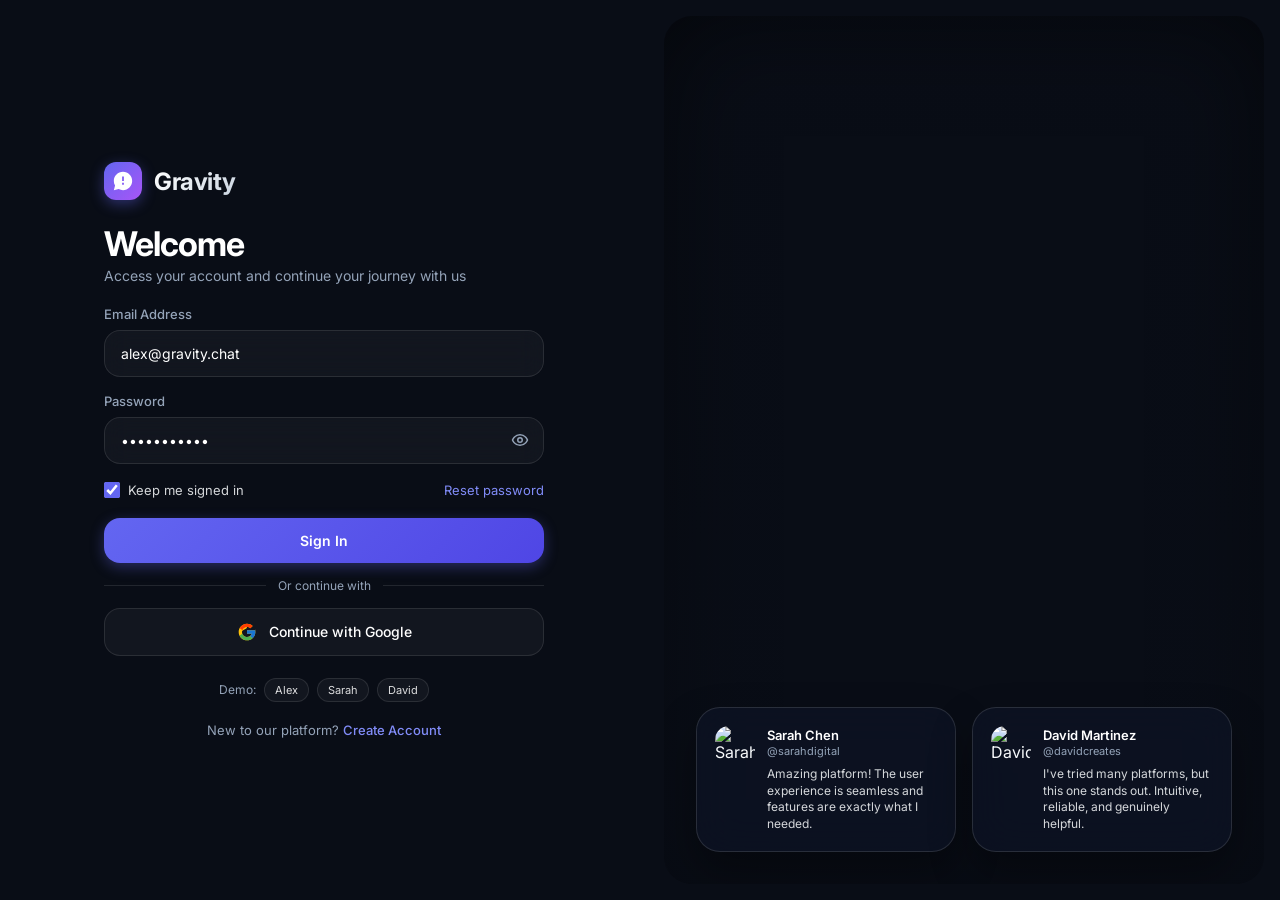
==== frontend/auth.html @ cf117fac "Initial commit: Gravity real-time messaging application" ====
<!DOCTYPE html>
<html lang="en" class="dark">
<head>
  <meta charset="UTF-8">
  <meta name="viewport" content="width=device-width, initial-scale=1.0">
  <title>Gravity | Sign In & Registration</title>
  <!-- Google Fonts: Inter -->
  <link rel="preconnect" href="https://fonts.googleapis.com">
  <link rel="preconnect" href="https://fonts.gstatic.com" crossorigin>
  <link href="https://fonts.googleapis.com/css2?family=Inter:wght@300;400;500;600;700;800&display=swap" rel="stylesheet">
  
  <style>
    :root {
      --background: #090d16;
      --foreground: #f8fafc;
      --card: rgba(15, 23, 42, 0.65);
      --card-foreground: #f8fafc;
      --primary: #6366f1;
      --primary-hover: #4f46e5;
      --primary-foreground: #ffffff;
      --secondary: rgba(255, 255, 255, 0.06);
      --muted: #64748b;
      --muted-foreground: #94a3b8;
      --border: rgba(255, 255, 255, 0.1);
      --input-bg: rgba(255, 255, 255, 0.04);
      --ring-focus: rgba(129, 140, 248, 0.4);
      --accent-violet: #818cf8;
    }

    * {
      box-sizing: border-box;
      margin: 0;
      padding: 0;
      font-family: 'Inter', -apple-system, BlinkMacSystemFont, "Segoe UI", Roboto, sans-serif;
    }

    body {
      background-color: var(--background);
      color: var(--foreground);
      min-height: 100vh;
      width: 100vw;
      overflow-x: hidden;
      display: flex;
    }

    /* Split Screen Layout */
    .app-wrapper {
      display: flex;
      width: 100vw;
      min-height: 100vh;
    }

    /* Left Column: Sign-in & Register Form */
    .left-column {
      flex: 1;
      display: flex;
      align-items: center;
      justify-content: center;
      padding: 40px 24px;
      position: relative;
      z-index: 10;
    }

    .form-container {
      width: 100%;
      max-width: 440px;
      display: flex;
      flex-direction: column;
      gap: 20px;
    }

    /* Brand Header */
    .brand-header {
      display: flex;
      align-items: center;
      gap: 12px;
      margin-bottom: 4px;
    }

    .brand-logo {
      width: 38px;
      height: 38px;
      background: linear-gradient(135deg, #6366f1, #a855f7);
      border-radius: 12px;
      display: flex;
      align-items: center;
      justify-content: center;
      box-shadow: 0 4px 14px rgba(99, 102, 241, 0.4);
    }

    .brand-logo svg {
      width: 22px;
      height: 22px;
      fill: #ffffff;
    }

    .brand-title {
      font-size: 24px;
      font-weight: 700;
      letter-spacing: -0.5px;
      background: linear-gradient(135deg, #ffffff, #cbd5e1);
      -webkit-background-clip: text;
      -webkit-text-fill-color: transparent;
    }

    /* Heading & Description */
    .main-heading {
      font-size: 34px;
      font-weight: 700;
      letter-spacing: -0.03em;
      line-height: 1.2;
      color: #ffffff;
    }

    .main-subtitle {
      font-size: 14px;
      color: var(--muted-foreground);
      line-height: 1.5;
    }

    /* Mode Toggle Tabs */
    .toggle-tabs {
      display: grid;
      grid-template-columns: 1fr 1fr;
      background-color: var(--input-bg);
      border: 1px solid var(--border);
      padding: 4px;
      border-radius: 16px;
      margin-top: 4px;
    }

    .tab-btn {
      background: none;
      border: none;
      padding: 10px 16px;
      font-size: 14px;
      font-weight: 600;
      color: var(--muted-foreground);
      border-radius: 12px;
      cursor: pointer;
      transition: all 0.2s cubic-bezier(0.4, 0, 0.2, 1);
    }

    .tab-btn.active {
      background-color: rgba(255, 255, 255, 0.1);
      color: #ffffff;
      box-shadow: 0 2px 8px rgba(0, 0, 0, 0.3);
    }

    /* Forms */
    .form-content {
      display: none;
      flex-direction: column;
      gap: 16px;
    }

    .form-content.active {
      display: flex;
    }

    .form-group {
      display: flex;
      flex-direction: column;
      gap: 8px;
    }

    .form-label {
      font-size: 13px;
      font-weight: 500;
      color: var(--muted-foreground);
    }

    /* Glass Input Wrapper (Matching React Component) */
    .glass-input-wrapper {
      border-radius: 16px;
      border: 1px solid var(--border);
      background-color: var(--input-bg);
      backdrop-filter: blur(12px);
      transition: all 0.2s ease;
      position: relative;
      display: flex;
      align-items: center;
    }

    .glass-input-wrapper:focus-within {
      border-color: rgba(129, 140, 248, 0.7);
      background-color: rgba(99, 102, 241, 0.08);
      box-shadow: 0 0 0 3px var(--ring-focus);
    }

    .glass-input {
      width: 100%;
      background: transparent;
      border: none;
      outline: none;
      font-size: 14px;
      padding: 14px 16px;
      color: #ffffff;
      border-radius: 16px;
    }

    .glass-input::placeholder {
      color: rgba(148, 163, 184, 0.5);
    }

    .input-icon-btn {
      position: absolute;
      right: 14px;
      background: none;
      border: none;
      color: var(--muted-foreground);
      cursor: pointer;
      display: flex;
      align-items: center;
      justify-content: center;
      transition: color 0.2s;
    }

    .input-icon-btn:hover {
      color: #ffffff;
    }

    /* Options Row */
    .form-options-row {
      display: flex;
      align-items: center;
      justify-content: space-between;
      font-size: 13px;
      margin-top: 2px;
    }

    .remember-me-label {
      display: flex;
      align-items: center;
      gap: 8px;
      cursor: pointer;
      color: rgba(248, 250, 252, 0.85);
      user-select: none;
    }

    .custom-checkbox {
      accent-color: var(--primary);
      width: 16px;
      height: 16px;
      border-radius: 4px;
    }

    .forgot-link {
      color: var(--accent-violet);
      text-decoration: none;
      transition: color 0.2s;
    }

    .forgot-link:hover {
      text-decoration: underline;
    }

    /* Primary Submit Button */
    .submit-btn {
      width: 100%;
      border-radius: 16px;
      background: linear-gradient(135deg, #6366f1, #4f46e5);
      padding: 14px 20px;
      font-size: 14px;
      font-weight: 600;
      color: #ffffff;
      border: none;
      cursor: pointer;
      transition: all 0.2s ease;
      box-shadow: 0 4px 14px rgba(99, 102, 241, 0.35);
      margin-top: 4px;
    }

    .submit-btn:hover {
      background: linear-gradient(135deg, #4f46e5, #4338ca);
      transform: translateY(-1px);
      box-shadow: 0 6px 20px rgba(99, 102, 241, 0.45);
    }

    .submit-btn:active {
      transform: translateY(0);
    }

    /* Divider */
    .divider-row {
      position: relative;
      display: flex;
      align-items: center;
      justify-content: center;
      margin: 6px 0;
    }

    .divider-line {
      width: 100%;
      border-top: 1px solid var(--border);
    }

    .divider-text {
      position: absolute;
      background-color: var(--background);
      padding: 0 12px;
      font-size: 12px;
      color: var(--muted-foreground);
    }

    /* Google Button */
    .google-btn {
      width: 100%;
      display: flex;
      align-items: center;
      justify-content: center;
      gap: 12px;
      border: 1px solid var(--border);
      border-radius: 16px;
      padding: 13px 20px;
      background-color: var(--input-bg);
      color: #ffffff;
      font-size: 14px;
      font-weight: 500;
      cursor: pointer;
      transition: all 0.2s ease;
    }

    .google-btn:hover {
      background-color: var(--secondary);
      border-color: rgba(255, 255, 255, 0.2);
    }

    /* Footer Switch Text */
    .switch-auth-text {
      text-align: center;
      font-size: 13px;
      color: var(--muted-foreground);
      margin-top: 4px;
    }

    .switch-link {
      color: var(--accent-violet);
      text-decoration: none;
      font-weight: 500;
      cursor: pointer;
    }

    .switch-link:hover {
      text-decoration: underline;
    }

    /* Demo Quick Logins */
    .quick-logins-pill {
      display: flex;
      align-items: center;
      justify-content: center;
      gap: 8px;
      font-size: 12px;
      color: var(--muted-foreground);
      margin-top: 6px;
    }

    .demo-pill {
      font-size: 11px;
      padding: 4px 10px;
      border-radius: 20px;
      border: 1px solid var(--border);
      background-color: var(--input-bg);
      color: rgba(255, 255, 255, 0.85);
      cursor: pointer;
      transition: all 0.2s;
    }

    .demo-pill:hover {
      background-color: var(--secondary);
      border-color: var(--accent-violet);
      color: #ffffff;
    }

    /* Toast Notification */
    .toast-alert {
      padding: 12px 16px;
      border-radius: 14px;
      font-size: 13px;
      font-weight: 500;
      display: block;
      animation: fadeSlideIn 0.3s cubic-bezier(0.4, 0, 0.2, 1);
    }

    .toast-alert.hidden {
      display: none;
    }

    .toast-alert.success {
      background-color: rgba(16, 185, 129, 0.15);
      border: 1px solid rgba(16, 185, 129, 0.3);
      color: #34d399;
    }

    .toast-alert.error {
      background-color: rgba(239, 68, 68, 0.15);
      border: 1px solid rgba(239, 68, 68, 0.3);
      color: #f87171;
    }

    /* Right Column: Hero Showcase + Testimonials */
    .right-column {
      display: none;
      flex: 1;
      position: relative;
      padding: 16px;
      min-height: 100vh;
    }

    @media (min-width: 992px) {
      .right-column {
        display: block;
      }
    }

    .hero-image-card {
      position: absolute;
      inset: 16px;
      border-radius: 28px;
      background-image: url('https://images.unsplash.com/photo-1642615835477-d303d7dc9ee9?w=2160&q=80');
      background-size: cover;
      background-position: center;
      overflow: hidden;
      box-shadow: inset 0 0 100px rgba(0, 0, 0, 0.6);
      animation: slideRightIn 0.8s cubic-bezier(0.16, 1, 0.3, 1) forwards;
    }

    .hero-overlay {
      position: absolute;
      inset: 0;
      background: linear-gradient(180deg, rgba(9, 13, 22, 0.1) 0%, rgba(9, 13, 22, 0.75) 100%);
    }

    /* Testimonials Floating Container */
    .testimonials-container {
      position: absolute;
      bottom: 32px;
      left: 50%;
      transform: translateX(-50%);
      display: flex;
      gap: 16px;
      width: 100%;
      max-width: 90%;
      justify-content: center;
      z-index: 5;
    }

    .testimonial-card {
      display: flex;
      align-items: flex-start;
      gap: 12px;
      border-radius: 24px;
      background: rgba(15, 23, 42, 0.55);
      backdrop-filter: blur(20px);
      -webkit-backdrop-filter: blur(20px);
      border: 1px solid rgba(255, 255, 255, 0.12);
      padding: 18px;
      width: 260px;
      box-shadow: 0 20px 40px rgba(0, 0, 0, 0.35);
      animation: testimonialIn 0.8s cubic-bezier(0.16, 1, 0.3, 1) forwards;
    }

    .testimonial-avatar {
      width: 40px;
      height: 40px;
      border-radius: 14px;
      object-fit: cover;
      flex-shrink: 0;
    }

    .testimonial-info {
      font-size: 13px;
      line-height: 1.4;
    }

    .testimonial-name {
      font-weight: 600;
      color: #ffffff;
    }

    .testimonial-handle {
      font-size: 11px;
      color: var(--muted-foreground);
    }

    .testimonial-text {
      margin-top: 6px;
      color: rgba(248, 250, 252, 0.85);
      font-size: 12px;
    }

    /* Keyframes Animations */
    @keyframes fadeSlideIn {
      from {
        opacity: 0;
        transform: translateY(12px);
      }
      to {
        opacity: 1;
        transform: translateY(0);
      }
    }

    @keyframes slideRightIn {
      from {
        opacity: 0;
        transform: scale(0.97);
      }
      to {
        opacity: 1;
        transform: scale(1);
      }
    }

    @keyframes testimonialIn {
      from {
        opacity: 0;
        transform: translateY(20px) scale(0.95);
      }
      to {
        opacity: 1;
        transform: translateY(0) scale(1);
      }
    }

    .anim-delay-1 { animation-delay: 0.1s; }
    .anim-delay-2 { animation-delay: 0.25s; }
    .anim-delay-3 { animation-delay: 0.4s; }
  </style>
</head>
<body>
  <div class="app-wrapper">
    <!-- ========================================================= -->
    <!-- LEFT COLUMN: SIGN IN & REGISTRATION FORM                  -->
    <!-- ========================================================= -->
    <section class="left-column">
      <div class="form-container">
        <!-- Brand Header -->
        <header class="brand-header">
          <div class="brand-logo">
            <svg viewBox="0 0 24 24"><path d="M12 2C6.48 2 2 6.48 2 12c0 1.82.49 3.53 1.34 5L2 22l5.24-1.31C8.68 21.49 10.28 22 12 22c5.52 0 10-4.48 10-10S17.52 2 12 2zm1 14h-2v-2h2v2zm0-4h-2V7h2v5z"/></svg>
          </div>
          <h2 class="brand-title">Gravity</h2>
        </header>

        <!-- Dynamic Heading -->
        <div>
          <h1 class="main-heading" id="portal-heading">Welcome</h1>
          <p class="main-subtitle" id="portal-subtitle">Access your account and continue your journey with us</p>
        </div>

        <!-- Toast Notification Alert -->
        <div id="toast-message" class="toast-alert hidden"></div>

        <!-- 1. SIGN IN FORM -->
        <form id="login-form" class="form-content active" onsubmit="handleFormSubmit(event, 'login')">
          <div class="form-group">
            <label class="form-label" for="login-email">Email Address</label>
            <div class="glass-input-wrapper">
              <input type="email" id="login-email" class="glass-input" required placeholder="name@gravity.chat" value="alex@gravity.chat">
            </div>
          </div>

          <div class="form-group">
            <label class="form-label" for="login-password">Password</label>
            <div class="glass-input-wrapper">
              <input type="password" id="login-password" class="glass-input" required placeholder="Enter your password" value="password123" style="padding-right: 44px;">
              <button type="button" class="input-icon-btn" onclick="togglePasswordVisibility('login-password', this)">
                <svg id="eye-icon-login" width="18" height="18" viewBox="0 0 24 24" fill="none" stroke="currentColor" stroke-width="2" stroke-linecap="round" stroke-linejoin="round"><path d="M2 12s3-7 10-7 10 7 10 7-3 7-10 7-10-7-10-7Z"/><circle cx="12" cy="12" r="3"/></svg>
              </button>
            </div>
          </div>

          <div class="form-options-row">
            <label class="remember-me-label">
              <input type="checkbox" name="rememberMe" checked class="custom-checkbox">
              <span>Keep me signed in</span>
            </label>
            <a href="#" onclick="handleResetPasswordPrompt(event)" class="forgot-link">Reset password</a>
          </div>

          <button type="submit" class="submit-btn">Sign In</button>

          <div class="divider-row">
            <div class="divider-line"></div>
            <span class="divider-text">Or continue with</span>
          </div>

          <button type="button" class="google-btn" onclick="handleGoogleSignIn()">
            <svg class="h-5 w-5" width="20" height="20" viewBox="0 0 48 48">
              <path fill="#FFC107" d="M43.611 20.083H42V20H24v8h11.303c-1.649 4.657-6.08 8-11.303 8-6.627 0-12-5.373-12-12s12-5.373 12-12c3.059 0 5.842 1.154 7.961 3.039l5.657-5.657C34.046 6.053 29.268 4 24 4 12.955 4 4 12.955 4 24s8.955 20 20 20 20-8.955 20-20c0-2.641-.21-5.236-.611-7.743z"/>
              <path fill="#FF3D00" d="M6.306 14.691l6.571 4.819C14.655 15.108 18.961 12 24 12c3.059 0 5.842 1.154 7.961 3.039l5.657-5.657C34.046 6.053 29.268 4 24 4 16.318 4 9.656 8.337 6.306 14.691z"/>
              <path fill="#4CAF50" d="M24 44c5.166 0 9.86-1.977 13.409-5.192l-6.19-5.238C29.211 35.091 26.715 36 24 36c-5.202 0-9.619-3.317-11.283-7.946l-6.522 5.025C9.505 39.556 16.227 44 24 44z"/>
              <path fill="#1976D2" d="M43.611 20.083H42V20H24v8h11.303c-.792 2.237-2.231 4.166-4.087 5.571l6.19 5.238C42.022 35.026 44 30.038 44 24c0-2.641-.21-5.236-.611-7.743z"/>
            </svg>
            Continue with Google
          </button>

          <!-- Quick Demo Logins -->
          <div class="quick-logins-pill">
            <span>Demo:</span>
            <button type="button" class="demo-pill" onclick="quickLogin('alex@gravity.chat')">Alex</button>
            <button type="button" class="demo-pill" onclick="quickLogin('sarah@gravity.chat')">Sarah</button>
            <button type="button" class="demo-pill" onclick="quickLogin('david@gravity.chat')">David</button>
          </div>

          <p class="switch-auth-text">
            New to our platform? <a href="#" onclick="switchMode('signup')" class="switch-link">Create Account</a>
          </p>
        </form>

        <!-- 2. REGISTRATION FORM (Collects: Full Name, Email, Birthday, Phone Number) -->
        <form id="signup-form" class="form-content" onsubmit="handleFormSubmit(event, 'signup')">
          <div class="form-group">
            <label class="form-label" for="signup-name">Full Name</label>
            <div class="glass-input-wrapper">
              <input type="text" id="signup-name" class="glass-input" required placeholder="John Doe">
            </div>
          </div>

          <div class="form-group">
            <label class="form-label" for="signup-email">Email Address</label>
            <div class="glass-input-wrapper">
              <input type="email" id="signup-email" class="glass-input" required placeholder="name@example.com">
            </div>
          </div>

          <div class="form-group">
            <label class="form-label" for="signup-dob">Birth Day</label>
            <div class="glass-input-wrapper">
              <input type="date" id="signup-dob" class="glass-input" required style="color-scheme: dark;">
            </div>
          </div>

          <button type="submit" class="submit-btn">Send Verification Code</button>

          <p class="switch-auth-text">
            Already have an account? <a href="#" onclick="switchMode('login')" class="switch-link">Sign In</a>
          </p>
        </form>
      </div>
    </section>

    <!-- ========================================================= -->
    <!-- RIGHT COLUMN: HERO SHOWCASE + TESTIMONIALS (SHADCN STYLE) -->
    <!-- ========================================================= -->
    <section class="right-column">
      <div class="hero-image-card">
        <div class="hero-overlay"></div>
        <div class="testimonials-container">
          <!-- Card 1 -->
          <div class="testimonial-card anim-delay-1">
            <img src="https://randomuser.me/api/portraits/women/57.jpg" class="testimonial-avatar" alt="Sarah Chen">
            <div class="testimonial-info">
              <p class="testimonial-name">Sarah Chen</p>
              <p class="testimonial-handle">@sarahdigital</p>
              <p class="testimonial-text">Amazing platform! The user experience is seamless and features are exactly what I needed.</p>
            </div>
          </div>

          <!-- Card 2 -->
          <div class="testimonial-card anim-delay-2" style="display: none;">
            <img src="https://randomuser.me/api/portraits/men/64.jpg" class="testimonial-avatar" alt="Marcus Johnson">
            <div class="testimonial-info">
              <p class="testimonial-name">Marcus Johnson</p>
              <p class="testimonial-handle">@marcustech</p>
              <p class="testimonial-text">This service has transformed how I work. Clean design, powerful features, and excellent support.</p>
            </div>
          </div>

          <!-- Card 3 -->
          <div class="testimonial-card anim-delay-3">
            <img src="https://randomuser.me/api/portraits/men/32.jpg" class="testimonial-avatar" alt="David Martinez">
            <div class="testimonial-info">
              <p class="testimonial-name">David Martinez</p>
              <p class="testimonial-handle">@davidcreates</p>
              <p class="testimonial-text">I've tried many platforms, but this one stands out. Intuitive, reliable, and genuinely helpful.</p>
            </div>
          </div>
        </div>
      </div>
    </section>
  </div>

  <script>
    function showToast(message, type = 'error') {
      const toast = document.getElementById('toast-message');
      toast.textContent = message;
      toast.className = `toast-alert ${type}`;
    }

    function hideToast() {
      const toast = document.getElementById('toast-message');
      toast.className = 'toast-alert hidden';
    }

    function switchMode(mode) {
      hideToast();
      const loginForm = document.getElementById('login-form');
      const signupForm = document.getElementById('signup-form');
      const heading = document.getElementById('portal-heading');
      const subtitle = document.getElementById('portal-subtitle');

      if (mode === 'login') {
        loginForm.classList.add('active');
        signupForm.classList.remove('active');
        heading.textContent = "Welcome";
        subtitle.textContent = "Access your account and continue your journey with us";
      } else {
        loginForm.classList.remove('active');
        signupForm.classList.add('active');
        heading.textContent = "Create Account";
        subtitle.textContent = "Register your profile and get started with Gravity";
      }
    }

    function togglePasswordVisibility(fieldId, btn) {
      const input = document.getElementById(fieldId);
      if (input.type === 'password') {
        input.type = 'text';
        btn.innerHTML = `<svg width="18" height="18" viewBox="0 0 24 24" fill="none" stroke="currentColor" stroke-width="2" stroke-linecap="round" stroke-linejoin="round"><path d="M9.88 9.88a3 3 0 1 0 4.24 4.24"/><path d="M10.73 5.08A10.43 10.43 0 0 1 12 5c7 0 10 7 10 7a13.16 13.16 0 0 1-1.67 2.68"/><path d="M6.61 6.61A13.526 13.526 0 0 0 2 12s3 7 10 7a9.74 9.74 0 0 0 5.39-1.61"/><line x1="2" x2="22" y1="2" y2="22"/></svg>`;
      } else {
        input.type = 'password';
        btn.innerHTML = `<svg width="18" height="18" viewBox="0 0 24 24" fill="none" stroke="currentColor" stroke-width="2" stroke-linecap="round" stroke-linejoin="round"><path d="M2 12s3-7 10-7 10 7 10 7-3 7-10 7-10-7-10-7Z"/><circle cx="12" cy="12" r="3"/></svg>`;
      }
    }

    function quickLogin(email) {
      document.getElementById('login-email').value = email;
      document.getElementById('login-password').value = 'password123';
      switchMode('login');
      document.getElementById('login-form').requestSubmit();
    }

    function handleGoogleSignIn() {
      showToast("Google OAuth provider connected. Signing in...", "success");
      setTimeout(() => {
        quickLogin('sarah@gravity.chat');
      }, 700);
    }

    function handleResetPasswordPrompt(e) {
      e.preventDefault();
      showToast("Password reset instructions sent to your email.", "success");
    }

    async function handleFormSubmit(e, type) {
      e.preventDefault();
      hideToast();

      const form = e.target;
      const submitBtn = form.querySelector('.submit-btn');
      const origText = submitBtn.textContent;
      submitBtn.textContent = 'Authenticating...';
      submitBtn.disabled = true;

      try {
        if (type === 'login') {
          const email = document.getElementById('login-email').value.trim();
          const password = document.getElementById('login-password').value;

          const res = await fetch('/api/login', {
            method: 'POST',
            headers: { 'Content-Type': 'application/json' },
            body: JSON.stringify({ email: email, password: password })
          });
          const data = await res.json();

          if (res.ok) {
            showToast(data.message || 'Access granted. Redirecting to Gravity...', 'success');
            if (data.access_token) {
              localStorage.setItem('gravity_auth_token', data.access_token);
            }
            setTimeout(() => {
              window.location.href = data.redirect || '/home';
            }, 600);
          } else {
            showToast(data.detail || data.message || 'Invalid credentials', 'error');
            submitBtn.textContent = origText;
            submitBtn.disabled = false;
          }
        } else {
          submitBtn.textContent = 'Sending OTP...';
          const name = document.getElementById('signup-name').value.trim();
          const email = document.getElementById('signup-email').value.trim();
          const dob = document.getElementById('signup-dob').value;

          const res = await fetch('/api/signup', {
            method: 'POST',
            headers: { 'Content-Type': 'application/json' },
            body: JSON.stringify({
              name: name,
              full_name: name,
              email: email,
              phone_or_email: email,
              birthday: dob,
              dob: dob
            })
          });
          const data = await res.json();

          if (res.ok) {
            showToast(data.message || 'Verification code sent to your email!', 'success');
            setTimeout(() => {
              window.location.href = data.redirect || `/verify-otp?email=${encodeURIComponent(email)}`;
            }, 800);
          } else {
            showToast(data.detail || data.message || 'Signup failed', 'error');
            submitBtn.textContent = origText;
            submitBtn.disabled = false;
          }
        }
      } catch (err) {
        showToast('Network communication error. Please try again.', 'error');
        submitBtn.textContent = origText;
        submitBtn.disabled = false;
      }
    }

    // Check if user came with ?mode=signup or is already logged in
    window.addEventListener('DOMContentLoaded', async () => {
      const urlParams = new URLSearchParams(window.location.search);
      const path = window.location.pathname;
      if (urlParams.get('mode') === 'signup' || path === '/register') {
        switchMode('signup');
      }

      // If token already valid, auto-redirect to /home
      const token = localStorage.getItem('gravity_auth_token');
      if (token) {
        try {
          const res = await fetch('/api/v1/auth/me', {
            headers: { 'Authorization': `Bearer ${token}` }
          });
          if (res.ok) {
            window.location.href = '/home';
          }
        } catch (e) {}
      }
    });
  </script>
</body>
</html>
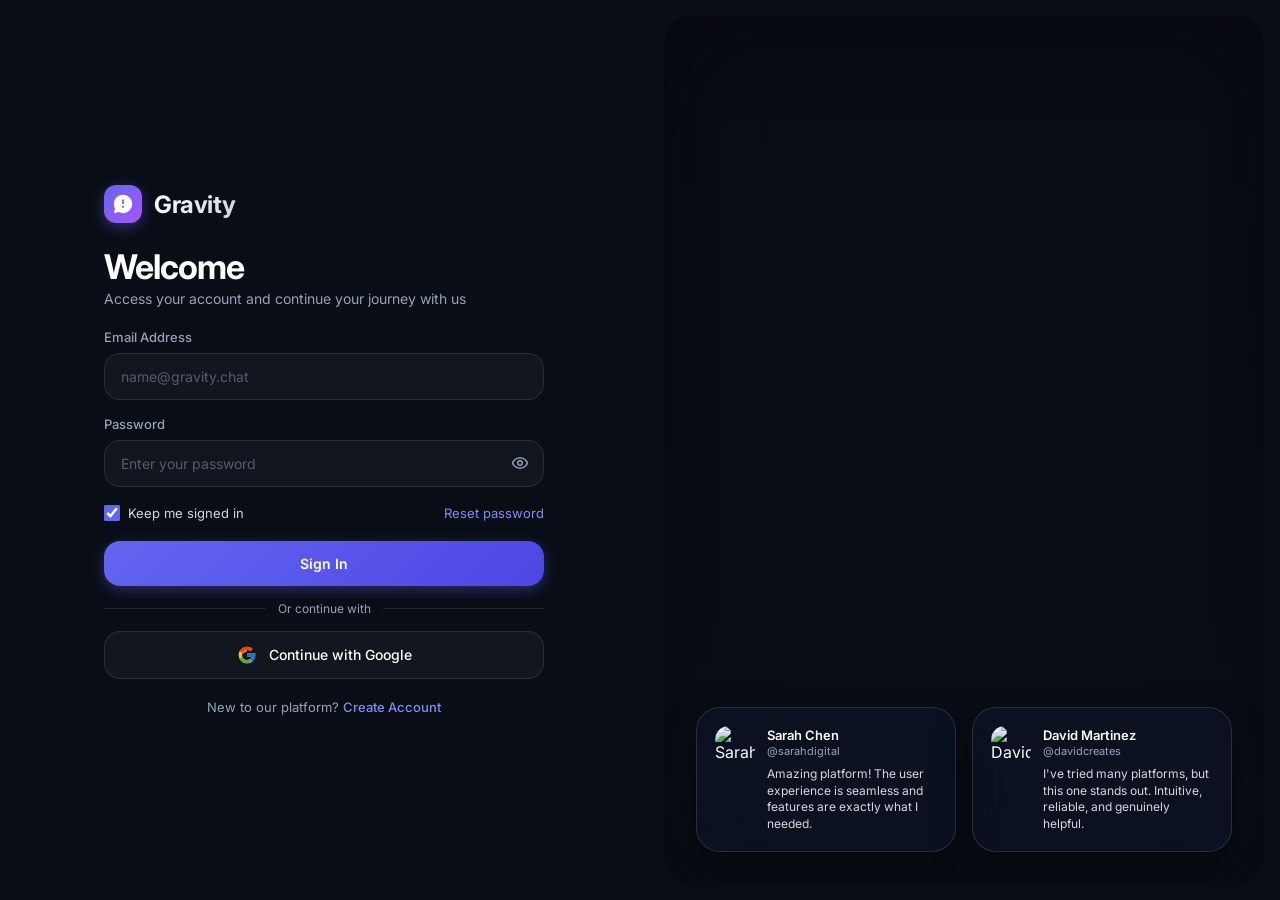
==== commit 0bc95faa: "Remove demo accounts, quick demo login pills, and pre-seeded database accounts" ====
--- a/frontend/auth.html
+++ b/frontend/auth.html
@@ -558,14 +558,14 @@
           <div class="form-group">
             <label class="form-label" for="login-email">Email Address</label>
             <div class="glass-input-wrapper">
-              <input type="email" id="login-email" class="glass-input" required placeholder="name@gravity.chat" value="alex@gravity.chat">
+              <input type="email" id="login-email" class="glass-input" required placeholder="name@gravity.chat">
             </div>
           </div>
 
           <div class="form-group">
             <label class="form-label" for="login-password">Password</label>
             <div class="glass-input-wrapper">
-              <input type="password" id="login-password" class="glass-input" required placeholder="Enter your password" value="password123" style="padding-right: 44px;">
+              <input type="password" id="login-password" class="glass-input" required placeholder="Enter your password" style="padding-right: 44px;">
               <button type="button" class="input-icon-btn" onclick="togglePasswordVisibility('login-password', this)">
                 <svg id="eye-icon-login" width="18" height="18" viewBox="0 0 24 24" fill="none" stroke="currentColor" stroke-width="2" stroke-linecap="round" stroke-linejoin="round"><path d="M2 12s3-7 10-7 10 7 10 7-3 7-10 7-10-7-10-7Z"/><circle cx="12" cy="12" r="3"/></svg>
               </button>
@@ -596,14 +596,6 @@
             </svg>
             Continue with Google
           </button>
-
-          <!-- Quick Demo Logins -->
-          <div class="quick-logins-pill">
-            <span>Demo:</span>
-            <button type="button" class="demo-pill" onclick="quickLogin('alex@gravity.chat')">Alex</button>
-            <button type="button" class="demo-pill" onclick="quickLogin('sarah@gravity.chat')">Sarah</button>
-            <button type="button" class="demo-pill" onclick="quickLogin('david@gravity.chat')">David</button>
-          </div>
 
           <p class="switch-auth-text">
             New to our platform? <a href="#" onclick="switchMode('signup')" class="switch-link">Create Account</a>
@@ -726,23 +718,18 @@
       }
     }
 
-    function quickLogin(email) {
-      document.getElementById('login-email').value = email;
-      document.getElementById('login-password').value = 'password123';
-      switchMode('login');
-      document.getElementById('login-form').requestSubmit();
-    }
-
     function handleGoogleSignIn() {
-      showToast("Google OAuth provider connected. Signing in...", "success");
-      setTimeout(() => {
-        quickLogin('sarah@gravity.chat');
-      }, 700);
+      showToast("Google OAuth is enabled. Please sign in using your account credentials.", "success");
     }
 
     function handleResetPasswordPrompt(e) {
-      e.preventDefault();
-      showToast("Password reset instructions sent to your email.", "success");
+      if (e) e.preventDefault();
+      const loginEmail = document.getElementById('login-email')?.value?.trim();
+      if (loginEmail) {
+        window.location.href = `/reset-password?email=${encodeURIComponent(loginEmail)}`;
+      } else {
+        window.location.href = '/reset-password';
+      }
     }
 
     async function handleFormSubmit(e, type) {
@@ -801,10 +788,11 @@
           const data = await res.json();
 
           if (res.ok) {
+            localStorage.setItem('pending_verification_email', email);
             showToast(data.message || 'Verification code sent to your email!', 'success');
             setTimeout(() => {
               window.location.href = data.redirect || `/verify-otp?email=${encodeURIComponent(email)}`;
-            }, 800);
+            }, 1000);
           } else {
             showToast(data.detail || data.message || 'Signup failed', 'error');
             submitBtn.textContent = origText;
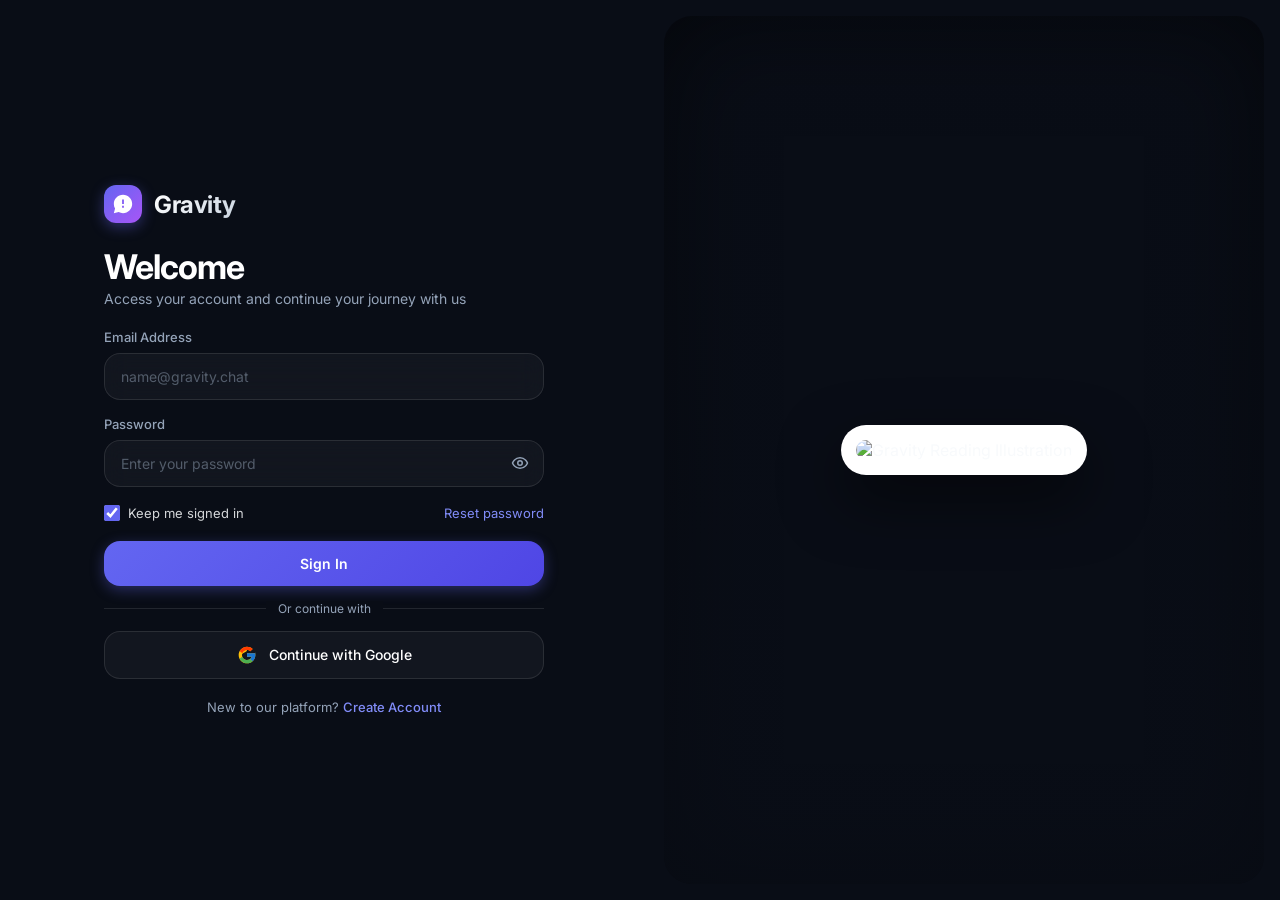
==== commit 4449e283: "Replace testimonial boxes with custom reading illustration in auth hero showcase" ====
--- a/frontend/auth.html
+++ b/frontend/auth.html
@@ -432,62 +432,27 @@
       background: linear-gradient(180deg, rgba(9, 13, 22, 0.1) 0%, rgba(9, 13, 22, 0.75) 100%);
     }
 
-    /* Testimonials Floating Container */
-    .testimonials-container {
+    /* Illustration Showcase Container */
+    .illustration-container {
       position: absolute;
-      bottom: 32px;
-      left: 50%;
-      transform: translateX(-50%);
-      display: flex;
-      gap: 16px;
-      width: 100%;
-      max-width: 90%;
+      inset: 0;
+      display: flex;
+      align-items: center;
       justify-content: center;
+      padding: 36px;
       z-index: 5;
     }
 
-    .testimonial-card {
-      display: flex;
-      align-items: flex-start;
-      gap: 12px;
-      border-radius: 24px;
-      background: rgba(15, 23, 42, 0.55);
-      backdrop-filter: blur(20px);
-      -webkit-backdrop-filter: blur(20px);
-      border: 1px solid rgba(255, 255, 255, 0.12);
-      padding: 18px;
-      width: 260px;
-      box-shadow: 0 20px 40px rgba(0, 0, 0, 0.35);
+    .hero-illustration-img {
+      max-width: 86%;
+      max-height: 86%;
+      object-fit: contain;
+      border-radius: 26px;
+      box-shadow: 0 24px 60px rgba(0, 0, 0, 0.55);
+      border: 1px solid rgba(255, 255, 255, 0.15);
+      background: #ffffff;
+      padding: 14px;
       animation: testimonialIn 0.8s cubic-bezier(0.16, 1, 0.3, 1) forwards;
-    }
-
-    .testimonial-avatar {
-      width: 40px;
-      height: 40px;
-      border-radius: 14px;
-      object-fit: cover;
-      flex-shrink: 0;
-    }
-
-    .testimonial-info {
-      font-size: 13px;
-      line-height: 1.4;
-    }
-
-    .testimonial-name {
-      font-weight: 600;
-      color: #ffffff;
-    }
-
-    .testimonial-handle {
-      font-size: 11px;
-      color: var(--muted-foreground);
-    }
-
-    .testimonial-text {
-      margin-top: 6px;
-      color: rgba(248, 250, 252, 0.85);
-      font-size: 12px;
     }
 
     /* Keyframes Animations */
@@ -602,7 +567,7 @@
           </p>
         </form>
 
-        <!-- 2. REGISTRATION FORM (Collects: Full Name, Email, Birthday, Phone Number) -->
+        <!-- 2. REGISTRATION FORM (Collects: Full Name, User ID, Email, Birthday) -->
         <form id="signup-form" class="form-content" onsubmit="handleFormSubmit(event, 'signup')">
           <div class="form-group">
             <label class="form-label" for="signup-name">Full Name</label>
@@ -612,6 +577,16 @@
           </div>
 
           <div class="form-group">
+            <div style="display: flex; justify-content: space-between; align-items: center;">
+              <label class="form-label" for="signup-username">User ID / Username</label>
+              <span id="username-status" style="font-size: 11px; font-weight: 600; display: none;"></span>
+            </div>
+            <div class="glass-input-wrapper">
+              <input type="text" id="signup-username" class="glass-input" required placeholder="unique_userid" autocomplete="off" oninput="handleUsernameInput(this.value)">
+            </div>
+          </div>
+
+          <div class="form-group">
             <label class="form-label" for="signup-email">Email Address</label>
             <div class="glass-input-wrapper">
               <input type="email" id="signup-email" class="glass-input" required placeholder="name@example.com">
@@ -635,41 +610,13 @@
     </section>
 
     <!-- ========================================================= -->
-    <!-- RIGHT COLUMN: HERO SHOWCASE + TESTIMONIALS (SHADCN STYLE) -->
+    <!-- RIGHT COLUMN: HERO SHOWCASE (ILLUSTRATION) -->
     <!-- ========================================================= -->
     <section class="right-column">
       <div class="hero-image-card">
         <div class="hero-overlay"></div>
-        <div class="testimonials-container">
-          <!-- Card 1 -->
-          <div class="testimonial-card anim-delay-1">
-            <img src="https://randomuser.me/api/portraits/women/57.jpg" class="testimonial-avatar" alt="Sarah Chen">
-            <div class="testimonial-info">
-              <p class="testimonial-name">Sarah Chen</p>
-              <p class="testimonial-handle">@sarahdigital</p>
-              <p class="testimonial-text">Amazing platform! The user experience is seamless and features are exactly what I needed.</p>
-            </div>
-          </div>
-
-          <!-- Card 2 -->
-          <div class="testimonial-card anim-delay-2" style="display: none;">
-            <img src="https://randomuser.me/api/portraits/men/64.jpg" class="testimonial-avatar" alt="Marcus Johnson">
-            <div class="testimonial-info">
-              <p class="testimonial-name">Marcus Johnson</p>
-              <p class="testimonial-handle">@marcustech</p>
-              <p class="testimonial-text">This service has transformed how I work. Clean design, powerful features, and excellent support.</p>
-            </div>
-          </div>
-
-          <!-- Card 3 -->
-          <div class="testimonial-card anim-delay-3">
-            <img src="https://randomuser.me/api/portraits/men/32.jpg" class="testimonial-avatar" alt="David Martinez">
-            <div class="testimonial-info">
-              <p class="testimonial-name">David Martinez</p>
-              <p class="testimonial-handle">@davidcreates</p>
-              <p class="testimonial-text">I've tried many platforms, but this one stands out. Intuitive, reliable, and genuinely helpful.</p>
-            </div>
-          </div>
+        <div class="illustration-container">
+          <img src="/assets/reading_illustration.png" alt="Gravity Reading Illustration" class="hero-illustration-img">
         </div>
       </div>
     </section>
@@ -730,6 +677,46 @@
       } else {
         window.location.href = '/reset-password';
       }
+    }
+
+    let usernameCheckTimeout = null;
+    function handleUsernameInput(val) {
+      clearTimeout(usernameCheckTimeout);
+      const statusEl = document.getElementById('username-status');
+      if (!statusEl) return;
+      const cleanVal = val.replace(/[^a-zA-Z0-9_]/g, '').toLowerCase();
+      
+      if (!cleanVal) {
+        statusEl.style.display = 'none';
+        return;
+      }
+      
+      if (cleanVal.length < 3) {
+        statusEl.style.display = 'block';
+        statusEl.style.color = '#f87171';
+        statusEl.textContent = 'Min 3 characters';
+        return;
+      }
+
+      statusEl.style.display = 'block';
+      statusEl.style.color = '#94a3b8';
+      statusEl.textContent = 'Checking...';
+
+      usernameCheckTimeout = setTimeout(async () => {
+        try {
+          const res = await fetch(`/api/check-username?username=${encodeURIComponent(cleanVal)}`);
+          const data = await res.json();
+          if (data.available) {
+            statusEl.style.color = '#34d399';
+            statusEl.textContent = '✓ Available';
+          } else {
+            statusEl.style.color = '#f87171';
+            statusEl.textContent = '✗ Already taken';
+          }
+        } catch (e) {
+          statusEl.style.display = 'none';
+        }
+      }, 300);
     }
 
     async function handleFormSubmit(e, type) {
@@ -770,8 +757,16 @@
         } else {
           submitBtn.textContent = 'Sending OTP...';
           const name = document.getElementById('signup-name').value.trim();
+          const username = document.getElementById('signup-username').value.trim().replace(/[^a-zA-Z0-9_]/g, '').toLowerCase();
           const email = document.getElementById('signup-email').value.trim();
           const dob = document.getElementById('signup-dob').value;
+
+          if (!username || username.length < 3) {
+            showToast('Please choose a valid User ID / Username (at least 3 characters).', 'error');
+            submitBtn.textContent = origText;
+            submitBtn.disabled = false;
+            return;
+          }
 
           const res = await fetch('/api/signup', {
             method: 'POST',
@@ -779,6 +774,7 @@
             body: JSON.stringify({
               name: name,
               full_name: name,
+              username: username,
               email: email,
               phone_or_email: email,
               birthday: dob,
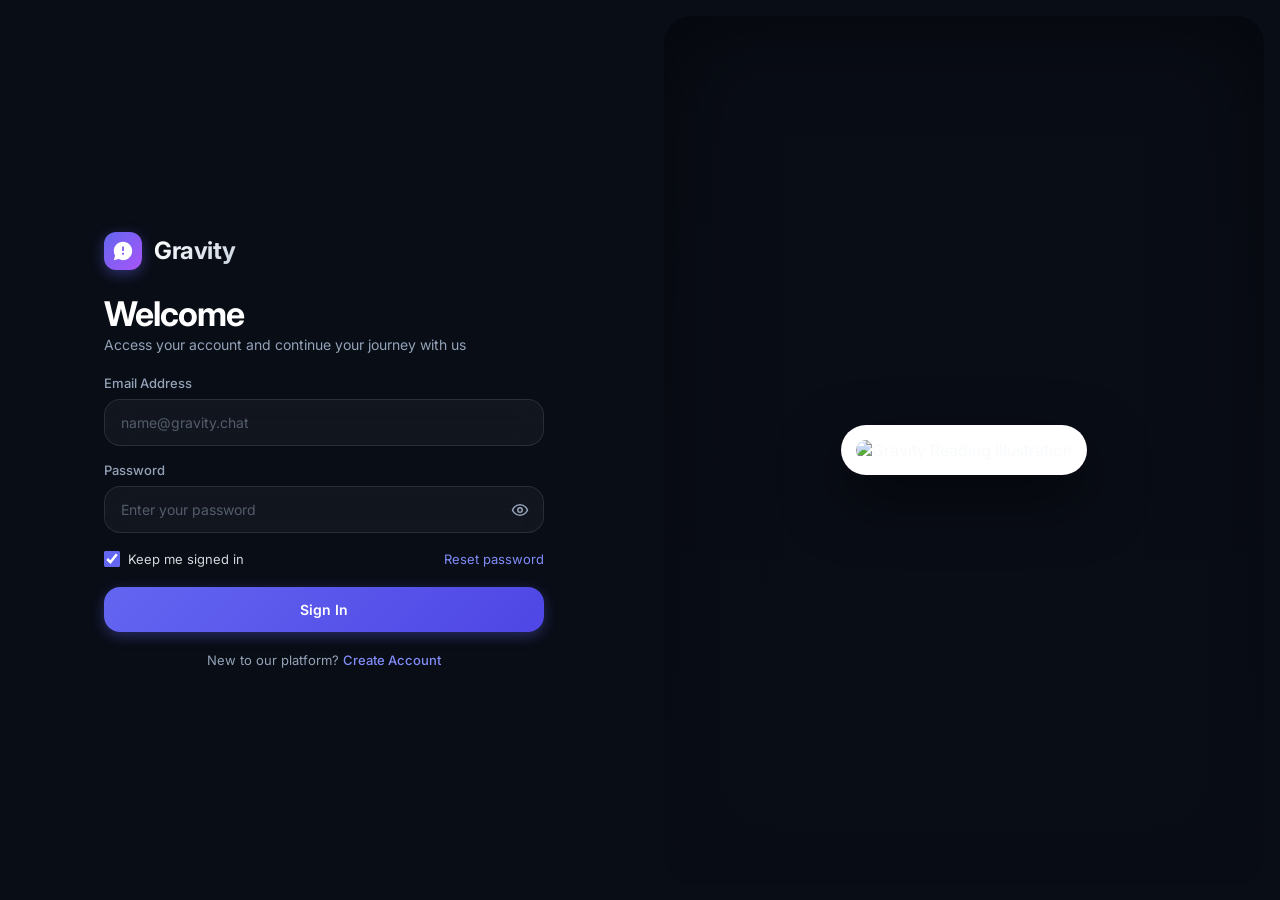
==== commit 9c83a322: "Analysis & Fixes Applied:" ====
--- a/frontend/auth.html
+++ b/frontend/auth.html
@@ -547,21 +547,6 @@
 
           <button type="submit" class="submit-btn">Sign In</button>
 
-          <div class="divider-row">
-            <div class="divider-line"></div>
-            <span class="divider-text">Or continue with</span>
-          </div>
-
-          <button type="button" class="google-btn" onclick="handleGoogleSignIn()">
-            <svg class="h-5 w-5" width="20" height="20" viewBox="0 0 48 48">
-              <path fill="#FFC107" d="M43.611 20.083H42V20H24v8h11.303c-1.649 4.657-6.08 8-11.303 8-6.627 0-12-5.373-12-12s12-5.373 12-12c3.059 0 5.842 1.154 7.961 3.039l5.657-5.657C34.046 6.053 29.268 4 24 4 12.955 4 4 12.955 4 24s8.955 20 20 20 20-8.955 20-20c0-2.641-.21-5.236-.611-7.743z"/>
-              <path fill="#FF3D00" d="M6.306 14.691l6.571 4.819C14.655 15.108 18.961 12 24 12c3.059 0 5.842 1.154 7.961 3.039l5.657-5.657C34.046 6.053 29.268 4 24 4 16.318 4 9.656 8.337 6.306 14.691z"/>
-              <path fill="#4CAF50" d="M24 44c5.166 0 9.86-1.977 13.409-5.192l-6.19-5.238C29.211 35.091 26.715 36 24 36c-5.202 0-9.619-3.317-11.283-7.946l-6.522 5.025C9.505 39.556 16.227 44 24 44z"/>
-              <path fill="#1976D2" d="M43.611 20.083H42V20H24v8h11.303c-.792 2.237-2.231 4.166-4.087 5.571l6.19 5.238C42.022 35.026 44 30.038 44 24c0-2.641-.21-5.236-.611-7.743z"/>
-            </svg>
-            Continue with Google
-          </button>
-
           <p class="switch-auth-text">
             New to our platform? <a href="#" onclick="switchMode('signup')" class="switch-link">Create Account</a>
           </p>
